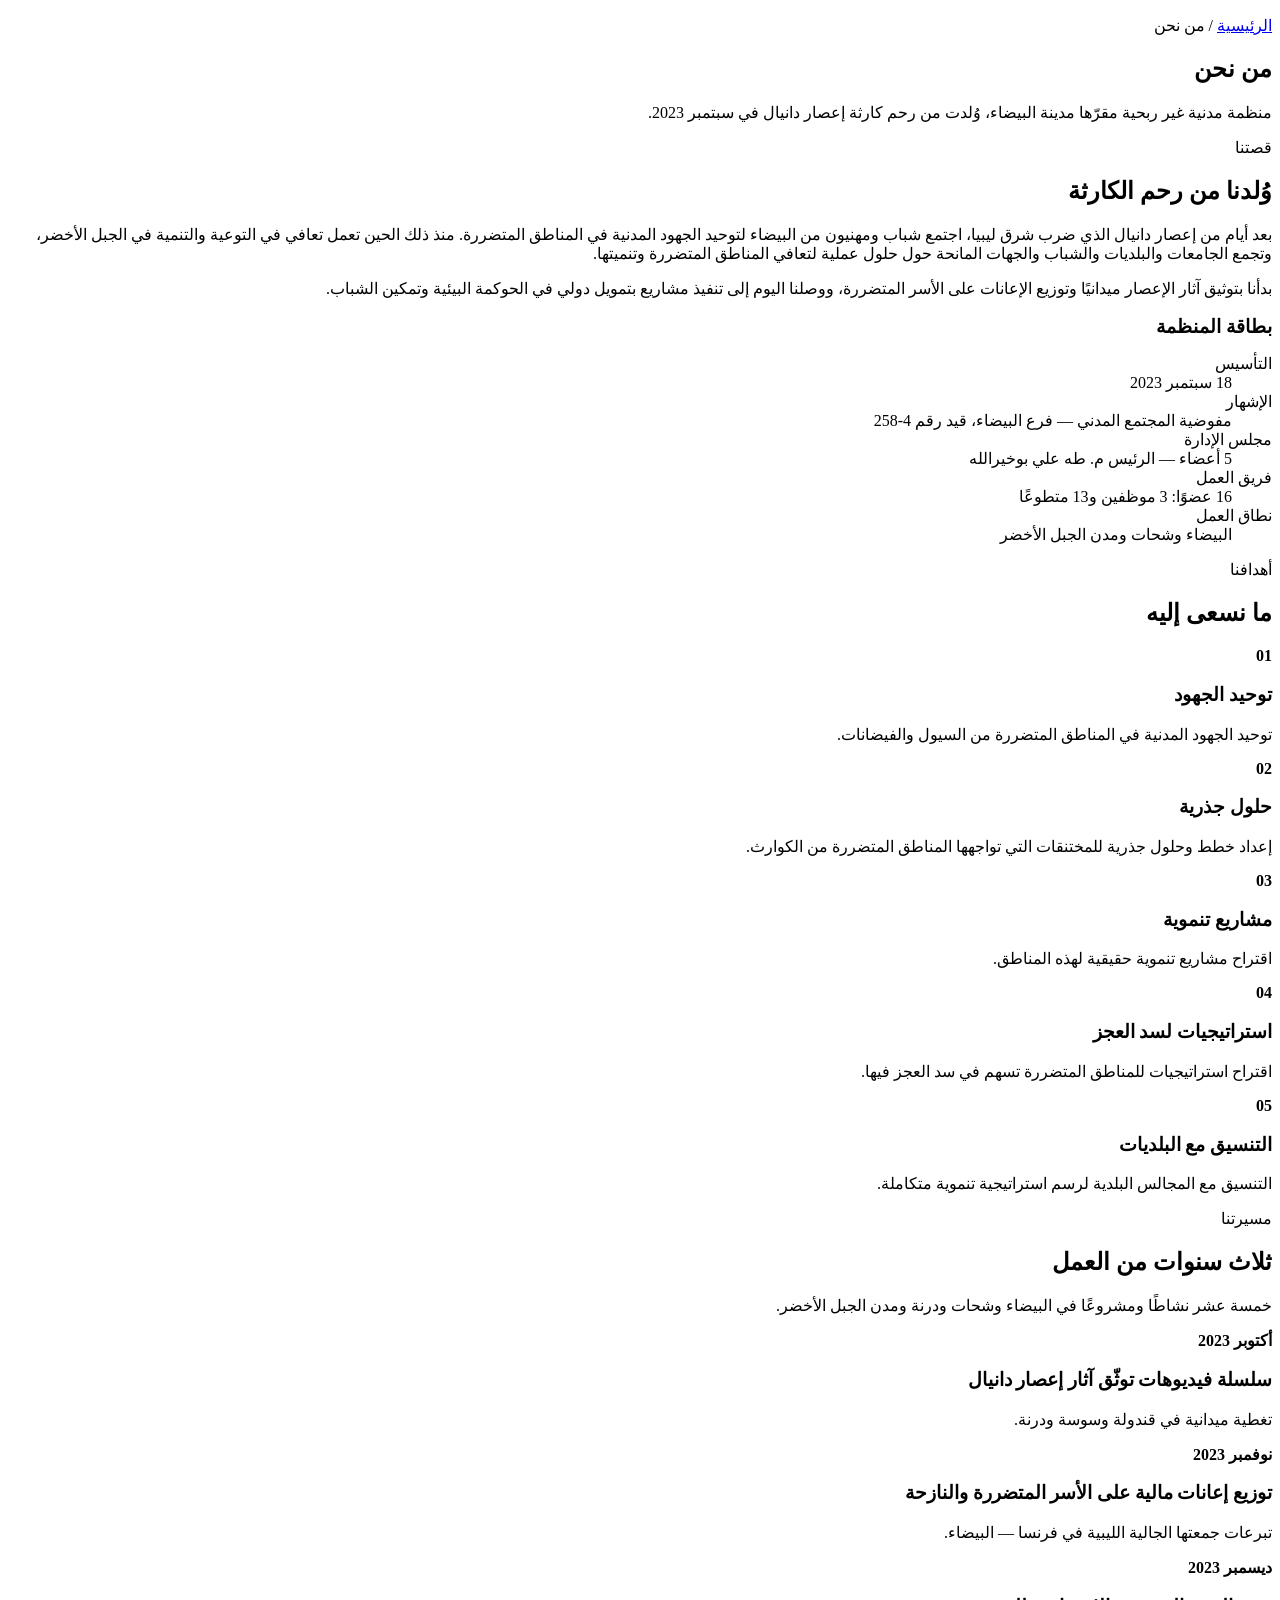
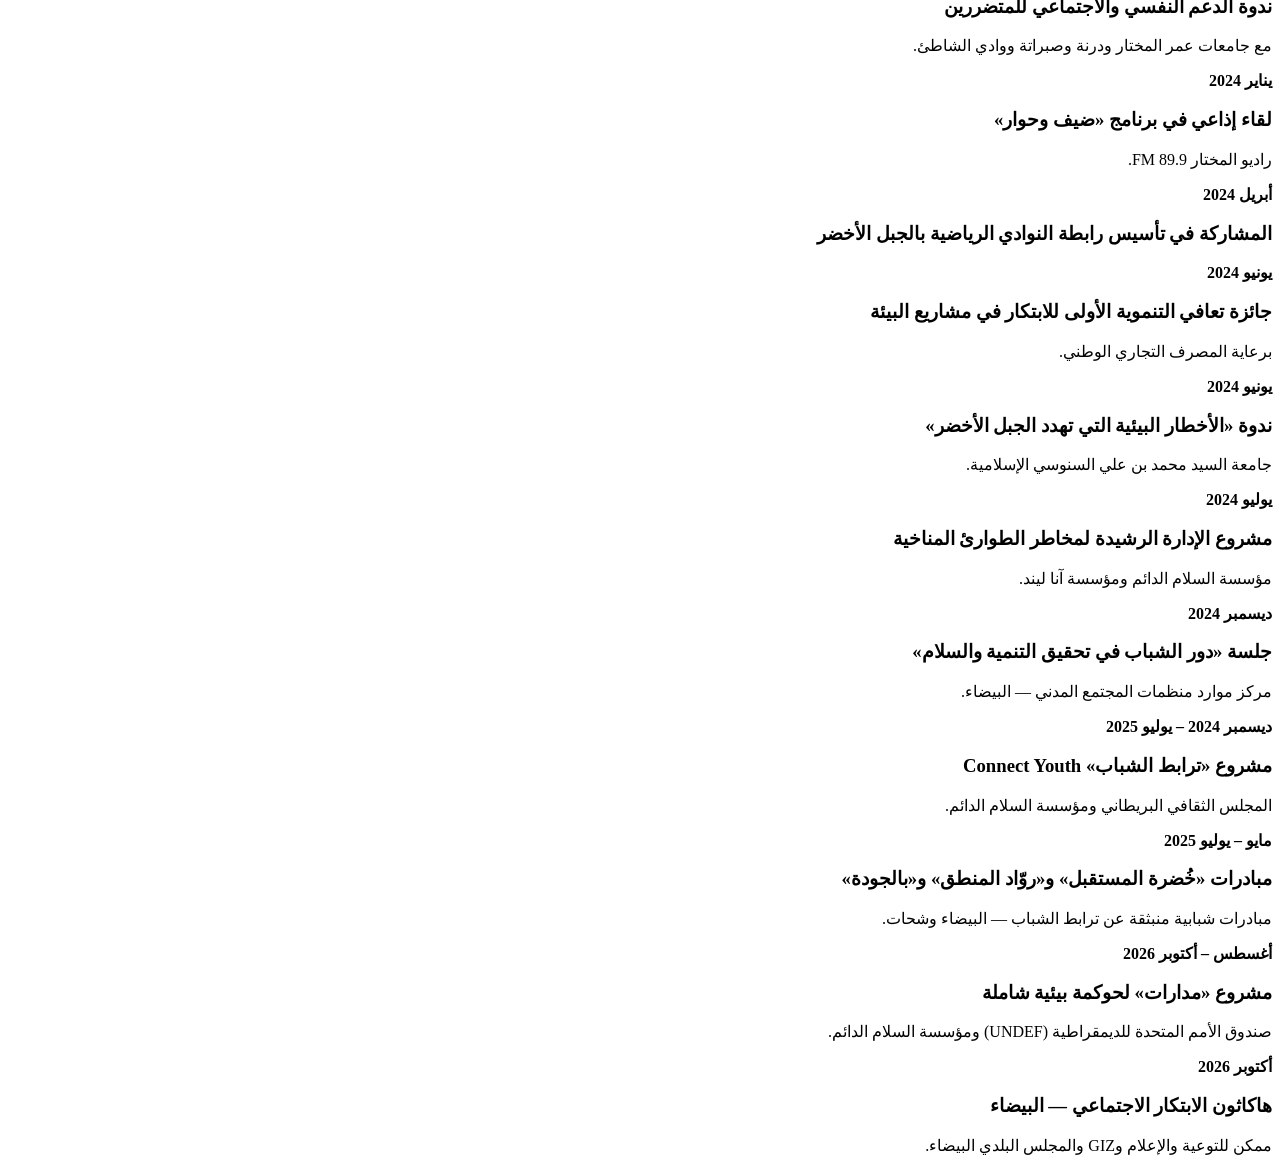
==== about.html @ 51d1bc3b "Add files via upload" ====
<!DOCTYPE html>
<html lang="ar" dir="rtl">
<head>
  <meta charset="UTF-8">
  <meta name="viewport" content="width=device-width, initial-scale=1.0">
  <title>من نحن | منظمة تعافي الإنمائية</title>
  <meta name="description" content="تعرّف على منظمة تعافي الإنمائية: نشأتها بعد إعصار دانيال، أهدافها، فريقها، ومسيرتها منذ 2023.">
  <link rel="preconnect" href="https://fonts.googleapis.com">
  <link href="https://fonts.googleapis.com/css2?family=Tajawal:wght@400;500;700;800&display=swap" rel="stylesheet">
  <link rel="stylesheet" href="assets/css/style.css">
</head>
<body>
<div id="site-header"></div>

<main>
  <section class="page-hero">
    <div class="container">
      <p class="breadcrumb"><a href="index.html">الرئيسية</a> / من نحن</p>
      <h1>من نحن</h1>
      <p>منظمة مدنية غير ربحية مقرّها مدينة البيضاء، وُلدت من رحم كارثة إعصار دانيال في سبتمبر 2023.</p>
    </div>
  </section>

  <section class="section">
    <div class="container split">
      <div class="reveal">
        <span class="eyebrow">قصتنا</span>
        <h2>وُلدنا من رحم الكارثة</h2>
        <p class="lead">بعد أيام من إعصار دانيال الذي ضرب شرق ليبيا، اجتمع شباب ومهنيون من البيضاء لتوحيد الجهود المدنية في المناطق المتضررة. منذ ذلك الحين تعمل تعافي في التوعية والتنمية في الجبل الأخضر، وتجمع الجامعات والبلديات والشباب والجهات المانحة حول حلول عملية لتعافي المناطق المتضررة وتنميتها.</p>
        <p class="lead" style="margin-top:12px">بدأنا بتوثيق آثار الإعصار ميدانيًا وتوزيع الإعانات على الأسر المتضررة، ووصلنا اليوم إلى تنفيذ مشاريع بتمويل دولي في الحوكمة البيئية وتمكين الشباب.</p>
      </div>
      <div class="reveal">
        <h3 style="margin-bottom:12px">بطاقة المنظمة</h3>
        <dl class="facts">
          <div><dt>التأسيس</dt><dd>18 سبتمبر 2023</dd></div>
          <div><dt>الإشهار</dt><dd>مفوضية المجتمع المدني — فرع البيضاء، قيد رقم 4-258</dd></div>
          <div><dt>مجلس الإدارة</dt><dd>5 أعضاء — الرئيس م. طه علي بوخيرالله</dd></div>
          <div><dt>فريق العمل</dt><dd>16 عضوًا: 3 موظفين و13 متطوعًا</dd></div>
          <div><dt>نطاق العمل</dt><dd>البيضاء وشحات ومدن الجبل الأخضر</dd></div>
        </dl>
      </div>
    </div>
  </section>

  <section class="section section--soft">
    <div class="container">
      <div class="section__head reveal">
        <span class="eyebrow">أهدافنا</span>
        <h2>ما نسعى إليه</h2>
      </div>
      <div class="grid grid--3">
        <div class="card reveal"><div class="icon"><b>01</b></div><h3>توحيد الجهود</h3><p>توحيد الجهود المدنية في المناطق المتضررة من السيول والفيضانات.</p></div>
        <div class="card card--sand reveal"><div class="icon"><b>02</b></div><h3>حلول جذرية</h3><p>إعداد خطط وحلول جذرية للمختنقات التي تواجهها المناطق المتضررة من الكوارث.</p></div>
        <div class="card reveal"><div class="icon"><b>03</b></div><h3>مشاريع تنموية</h3><p>اقتراح مشاريع تنموية حقيقية لهذه المناطق.</p></div>
        <div class="card card--sand reveal"><div class="icon"><b>04</b></div><h3>استراتيجيات لسد العجز</h3><p>اقتراح استراتيجيات للمناطق المتضررة تسهم في سد العجز فيها.</p></div>
        <div class="card reveal"><div class="icon"><b>05</b></div><h3>التنسيق مع البلديات</h3><p>التنسيق مع المجالس البلدية لرسم استراتيجية تنموية متكاملة.</p></div>
      </div>
    </div>
  </section>

  <section class="section">
    <div class="container">
      <div class="section__head reveal">
        <span class="eyebrow">مسيرتنا</span>
        <h2>ثلاث سنوات من العمل</h2>
        <p class="lead">خمسة عشر نشاطًا ومشروعًا في البيضاء وشحات ودرنة ومدن الجبل الأخضر.</p>
      </div>
      <div class="timeline">
        <div class="timeline__item reveal"><b>أكتوبر 2023</b><h3>سلسلة فيديوهات توثّق آثار إعصار دانيال</h3><p>تغطية ميدانية في قندولة وسوسة ودرنة.</p></div>
        <div class="timeline__item reveal"><b>نوفمبر 2023</b><h3>توزيع إعانات مالية على الأسر المتضررة والنازحة</h3><p>تبرعات جمعتها الجالية الليبية في فرنسا — البيضاء.</p></div>
        <div class="timeline__item reveal"><b>ديسمبر 2023</b><h3>ندوة الدعم النفسي والاجتماعي للمتضررين</h3><p>مع جامعات عمر المختار ودرنة وصبراتة ووادي الشاطئ.</p></div>
        <div class="timeline__item reveal"><b>يناير 2024</b><h3>لقاء إذاعي في برنامج «ضيف وحوار»</h3><p>راديو المختار 89.9 FM.</p></div>
        <div class="timeline__item reveal"><b>أبريل 2024</b><h3>المشاركة في تأسيس رابطة النوادي الرياضية بالجبل الأخضر</h3></div>
        <div class="timeline__item reveal"><b>يونيو 2024</b><h3>جائزة تعافي التنموية الأولى للابتكار في مشاريع البيئة</h3><p>برعاية المصرف التجاري الوطني.</p></div>
        <div class="timeline__item reveal"><b>يونيو 2024</b><h3>ندوة «الأخطار البيئية التي تهدد الجبل الأخضر»</h3><p>جامعة السيد محمد بن علي السنوسي الإسلامية.</p></div>
        <div class="timeline__item reveal"><b>يوليو 2024</b><h3>مشروع الإدارة الرشيدة لمخاطر الطوارئ المناخية</h3><p>مؤسسة السلام الدائم ومؤسسة آنا ليند.</p></div>
        <div class="timeline__item reveal"><b>ديسمبر 2024</b><h3>جلسة «دور الشباب في تحقيق التنمية والسلام»</h3><p>مركز موارد منظمات المجتمع المدني — البيضاء.</p></div>
        <div class="timeline__item reveal"><b>ديسمبر 2024 – يوليو 2025</b><h3>مشروع «ترابط الشباب» Connect Youth</h3><p>المجلس الثقافي البريطاني ومؤسسة السلام الدائم.</p></div>
        <div class="timeline__item reveal"><b>مايو – يوليو 2025</b><h3>مبادرات «خُضرة المستقبل» و«روّاد المنطق» و«بالجودة»</h3><p>مبادرات شبابية منبثقة عن ترابط الشباب — البيضاء وشحات.</p></div>
        <div class="timeline__item reveal"><b>أغسطس – أكتوبر 2026</b><h3>مشروع «مدارات» لحوكمة بيئية شاملة</h3><p>صندوق الأمم المتحدة للديمقراطية (UNDEF) ومؤسسة السلام الدائم.</p></div>
        <div class="timeline__item reveal"><b>أكتوبر 2026</b><h3>هاكاثون الابتكار الاجتماعي — البيضاء</h3><p>ممكن للتوعية والإعلام وGIZ والمجلس البلدي البيضاء.</p></div>
      </div>
    </div>
  </section>
</main>

<div id="site-footer"></div>
<script src="assets/js/layout.js"></script>
<script src="assets/js/main.js"></script>
</body>
</html>
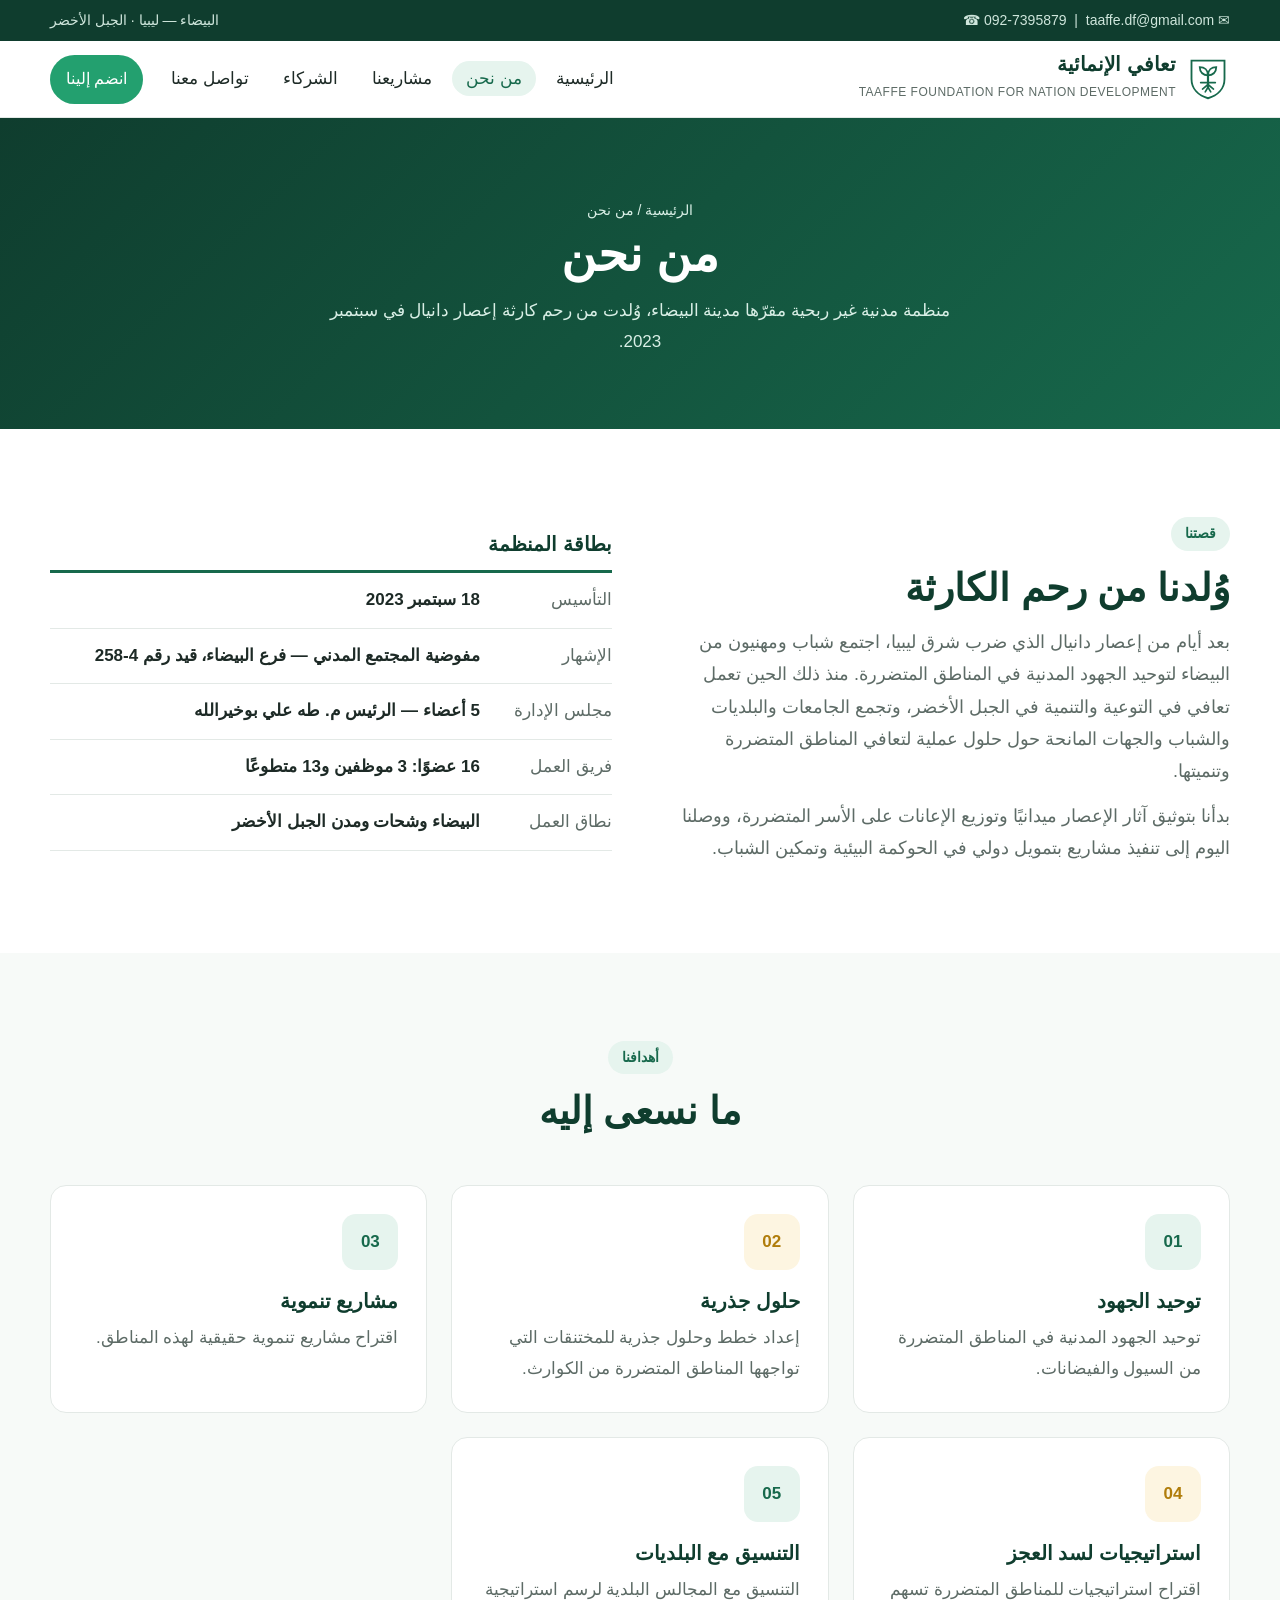
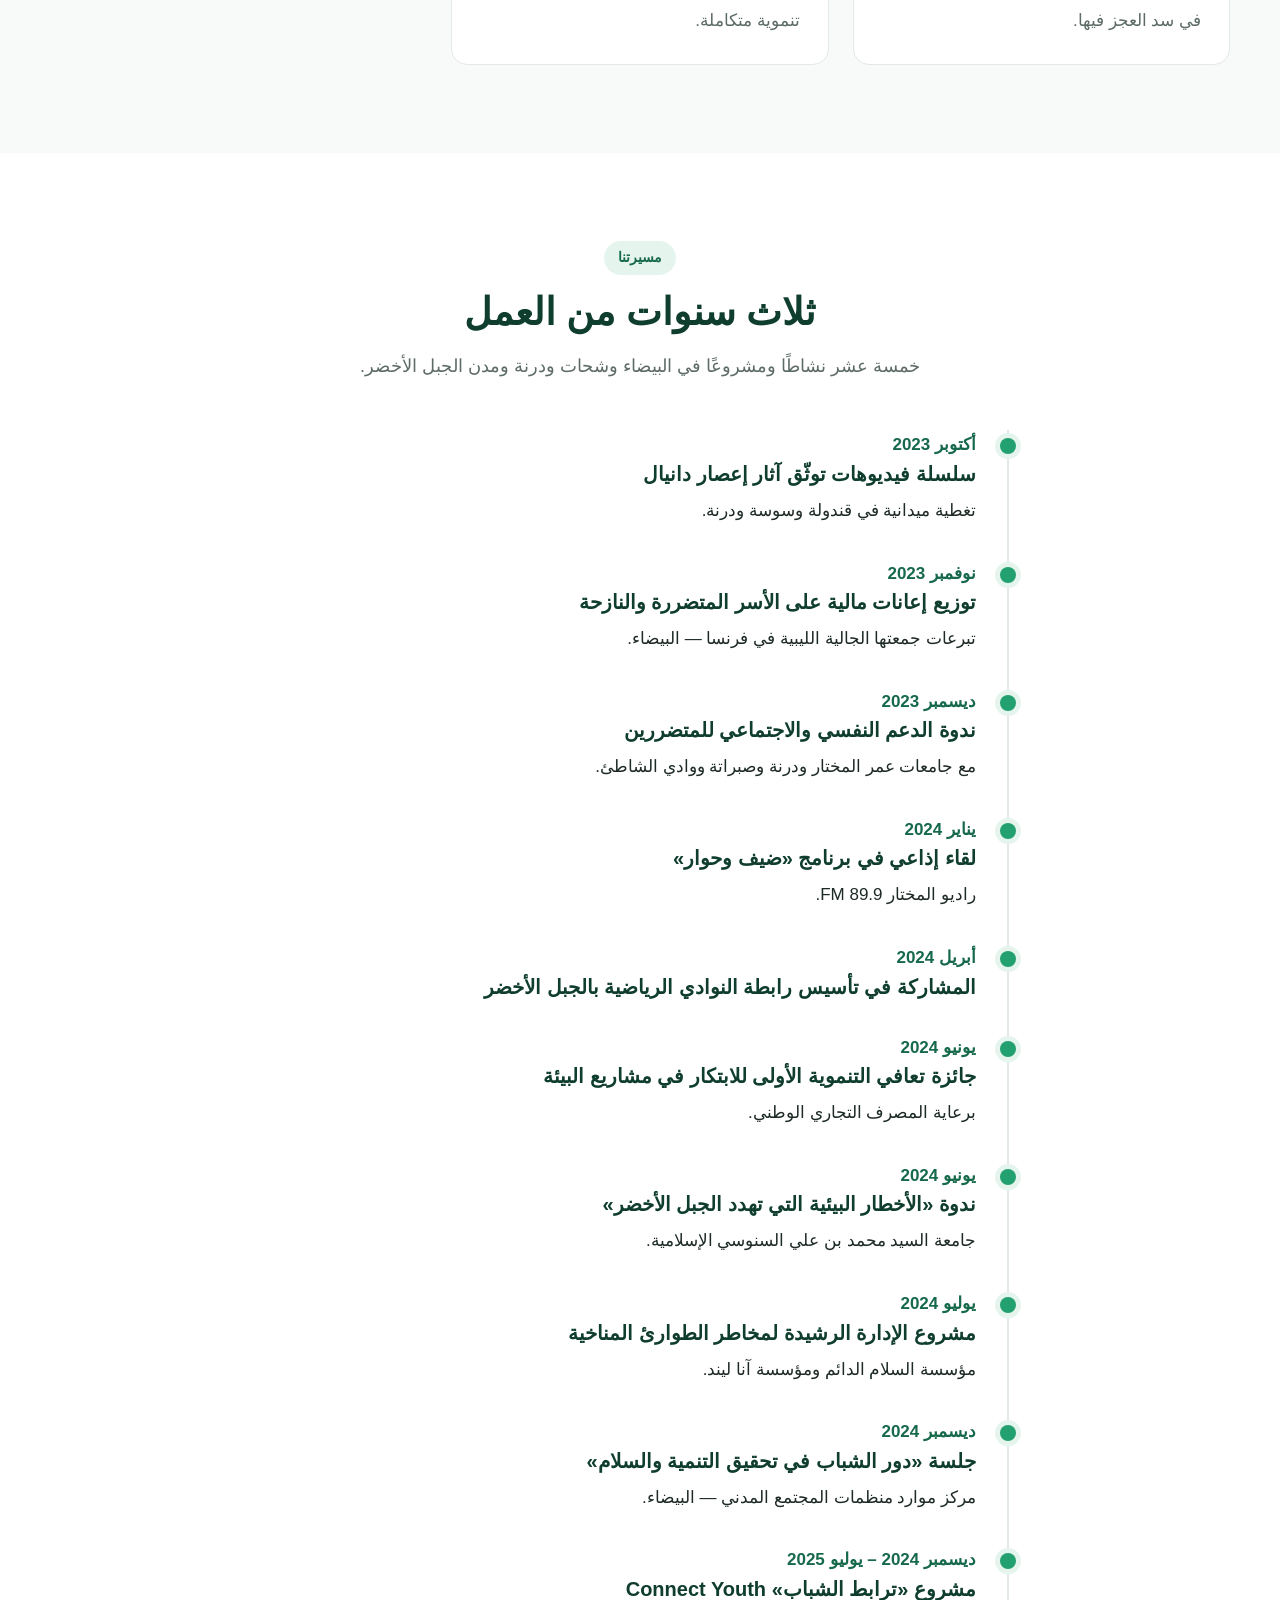
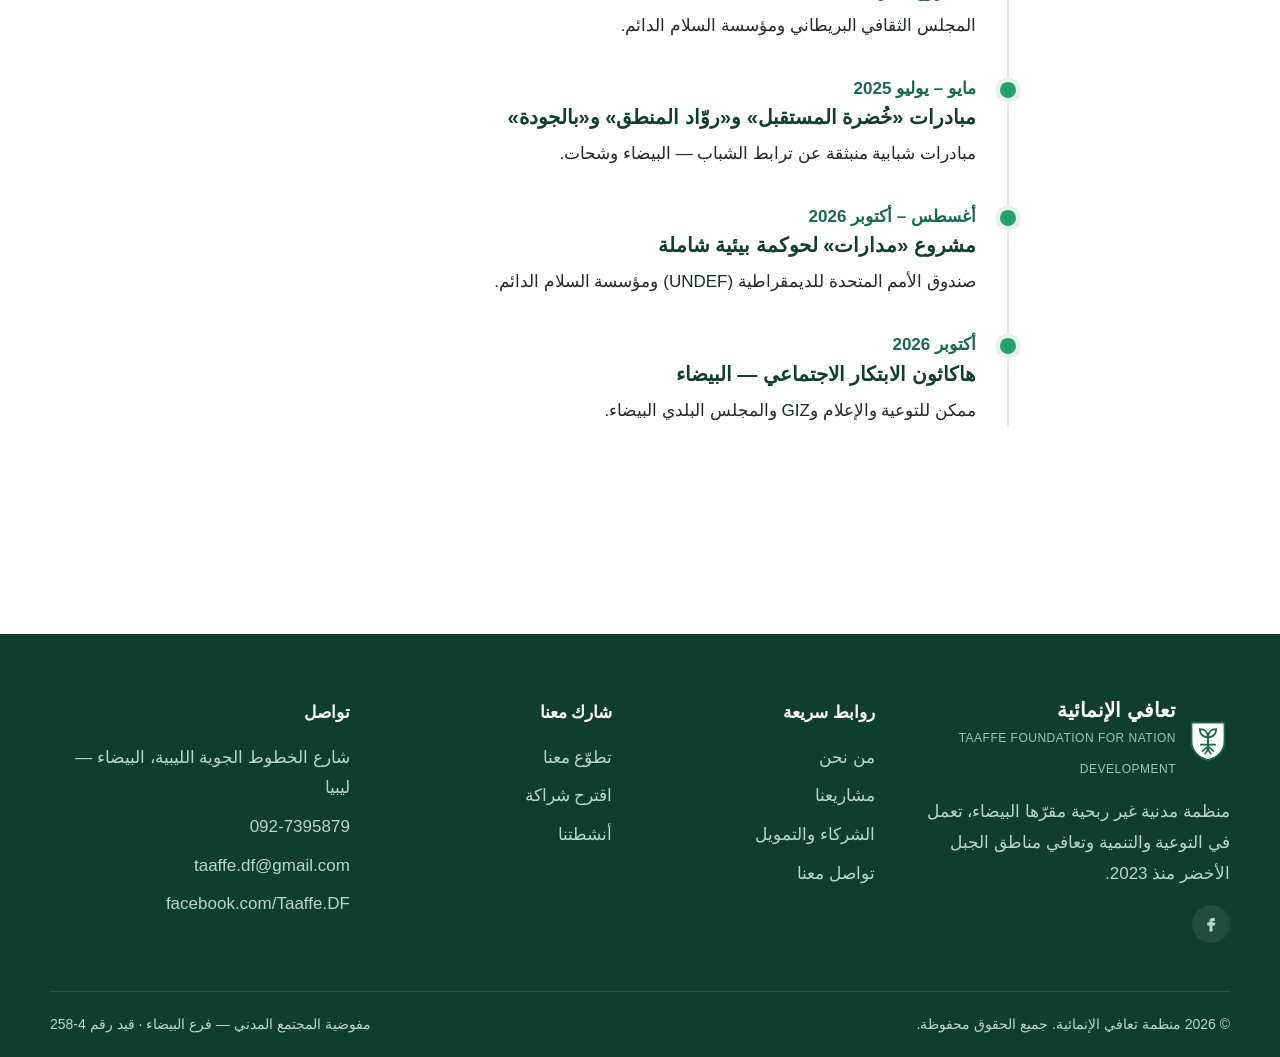
==== commit 0d779076: "Add files via upload" ====
--- a/about.html
+++ b/about.html
@@ -7,7 +7,7 @@
   <meta name="description" content="تعرّف على منظمة تعافي الإنمائية: نشأتها بعد إعصار دانيال، أهدافها، فريقها، ومسيرتها منذ 2023.">
   <link rel="preconnect" href="https://fonts.googleapis.com">
   <link href="https://fonts.googleapis.com/css2?family=Tajawal:wght@400;500;700;800&display=swap" rel="stylesheet">
-  <link rel="stylesheet" href="assets/css/style.css">
+  <link rel="stylesheet" href="style.css">
 </head>
 <body>
 <div id="site-header"></div>
@@ -85,7 +85,7 @@
 </main>
 
 <div id="site-footer"></div>
-<script src="assets/js/layout.js"></script>
-<script src="assets/js/main.js"></script>
+<script src="layout.js"></script>
+<script src="main.js"></script>
 </body>
 </html>
--- a/style.css
+++ b/style.css
@@ -0,0 +1,356 @@
+/* ===== منظمة تعافي الإنمائية — الأنماط العامة ===== */
+:root {
+  --green-900: #0f3d2e;
+  --green-700: #17694c;
+  --green-500: #23a06f;
+  --green-100: #e6f4ee;
+  --sand: #f6c453;
+  --sand-100: #fdf5e1;
+  --ink: #1d2a26;
+  --muted: #5d6b66;
+  --line: #e3e9e6;
+  --bg: #ffffff;
+  --bg-soft: #f7faf8;
+  --radius: 16px;
+  --shadow: 0 10px 30px rgba(15, 61, 46, .08);
+  --max: 1180px;
+}
+
+* { box-sizing: border-box; margin: 0; padding: 0; }
+html { scroll-behavior: smooth; }
+body {
+  font-family: "Tajawal", "Segoe UI", Tahoma, sans-serif;
+  color: var(--ink);
+  background: var(--bg);
+  line-height: 1.8;
+  font-size: 17px;
+}
+img { max-width: 100%; display: block; }
+a { color: inherit; text-decoration: none; }
+ul { list-style: none; }
+
+.container { width: min(var(--max), 100% - 32px); margin-inline: auto; }
+.section { padding: 88px 0; }
+.section--soft { background: var(--bg-soft); }
+.section__head { text-align: center; max-width: 680px; margin: 0 auto 48px; }
+.eyebrow {
+  display: inline-block; color: var(--green-700); background: var(--green-100);
+  padding: 4px 14px; border-radius: 99px; font-weight: 700; font-size: 14px; margin-bottom: 12px;
+}
+h1, h2, h3 { line-height: 1.35; color: var(--green-900); }
+h2 { font-size: clamp(26px, 3.4vw, 38px); margin-bottom: 12px; }
+h3 { font-size: 20px; margin-bottom: 8px; }
+.lead { color: var(--muted); font-size: 18px; }
+
+/* ===== الأزرار ===== */
+.btn {
+  display: inline-flex; align-items: center; gap: 8px; font-family: inherit;
+  padding: 12px 26px; border-radius: 99px; font-weight: 700; font-size: 16px;
+  border: 2px solid transparent; cursor: pointer; transition: .2s ease;
+}
+.btn--primary { background: var(--green-500); color: #fff; }
+.btn--primary:hover { background: var(--green-700); }
+.btn--accent { background: var(--sand); color: var(--green-900); }
+.btn--accent:hover { filter: brightness(.95); }
+.btn--ghost { border-color: currentColor; color: #fff; }
+.btn--ghost:hover { background: rgba(255,255,255,.12); }
+.btn--outline { border-color: var(--green-500); color: var(--green-700); }
+.btn--outline:hover { background: var(--green-100); }
+
+/* ===== الترويسة ===== */
+.topbar { background: var(--green-900); color: #cfe6dc; font-size: 14px; }
+.topbar .container { display: flex; justify-content: space-between; gap: 16px; padding: 8px 0; flex-wrap: wrap; }
+.topbar a:hover { color: #fff; }
+
+.header {
+  position: sticky; top: 0; z-index: 50; background: rgba(255,255,255,.96);
+  backdrop-filter: blur(8px); border-bottom: 1px solid var(--line);
+}
+.header .container { display: flex; align-items: center; justify-content: space-between; height: 76px; gap: 16px; }
+.brand { display: flex; align-items: center; gap: 10px; }
+.brand svg { width: 44px; height: 44px; flex: none; }
+.brand strong { display: block; font-size: 20px; color: var(--green-900); line-height: 1.2; }
+.brand small { color: var(--muted); font-size: 12px; letter-spacing: .5px; }
+
+.nav ul { display: flex; gap: 6px; align-items: center; }
+.nav a { padding: 8px 14px; border-radius: 99px; font-weight: 500; color: var(--ink); }
+.nav a:hover, .nav a.active { background: var(--green-100); color: var(--green-700); }
+.nav .btn { color: #fff; margin-inline-start: 8px; }
+.nav .btn:hover { background: var(--green-700); color: #fff; }
+
+.menu-toggle { display: none; background: none; border: 0; cursor: pointer; padding: 8px; }
+.menu-toggle span { display: block; width: 26px; height: 3px; background: var(--green-900); margin: 5px 0; border-radius: 3px; transition: .2s; }
+
+/* ===== الواجهة الرئيسية ===== */
+.hero {
+  position: relative; color: #fff; overflow: hidden;
+  background:
+    radial-gradient(circle at 15% 20%, rgba(246,196,83,.25), transparent 40%),
+    linear-gradient(135deg, var(--green-900), var(--green-700) 60%, var(--green-500));
+}
+.hero .container { display: grid; grid-template-columns: 1.2fr 1fr; gap: 48px; align-items: center; padding: 96px 0 120px; }
+.hero h1 { color: #fff; font-size: clamp(32px, 5vw, 56px); margin-bottom: 18px; }
+.hero h1 span { color: var(--sand); }
+.hero p { font-size: 19px; color: #d9efe6; max-width: 560px; margin-bottom: 30px; }
+.hero__actions { display: flex; gap: 12px; flex-wrap: wrap; }
+.hero__art { position: relative; }
+.hero__card {
+  background: rgba(255,255,255,.1); border: 1px solid rgba(255,255,255,.2);
+  border-radius: 24px; padding: 28px; backdrop-filter: blur(6px);
+}
+.hero__card h3 { color: #fff; }
+.hero__card ul li { display: flex; gap: 10px; padding: 10px 0; border-bottom: 1px dashed rgba(255,255,255,.2); color: #e6f4ee; }
+.hero__card ul li:last-child { border: 0; }
+.hero__card ul li::before { content: "✓"; color: var(--sand); font-weight: 900; }
+.hero__wave { position: absolute; bottom: -1px; inset-inline: 0; height: 60px; width: 100%; }
+
+.page-hero {
+  background: linear-gradient(135deg, var(--green-900), var(--green-700));
+  color: #fff; padding: 72px 0; text-align: center;
+}
+.page-hero h1 { color: #fff; font-size: clamp(30px, 4.5vw, 48px); }
+.page-hero p { color: #d9efe6; max-width: 640px; margin: 8px auto 0; }
+.breadcrumb { font-size: 14px; color: #a9d4c3; margin-bottom: 8px; }
+.breadcrumb a:hover { color: #fff; }
+
+/* ===== الإحصائيات ===== */
+.stats { margin-top: -56px; position: relative; z-index: 2; }
+.stats__grid {
+  display: grid; grid-template-columns: repeat(4, 1fr); background: #fff;
+  border-radius: var(--radius); box-shadow: var(--shadow); overflow: hidden;
+}
+.stat { padding: 30px 20px; text-align: center; border-inline-start: 1px solid var(--line); }
+.stat:first-child { border: 0; }
+.stat b { display: block; font-size: 38px; color: var(--green-700); line-height: 1.2; }
+.stat span { color: var(--muted); font-size: 15px; }
+.note { text-align: center; color: var(--muted); font-size: 13px; margin-top: 10px; }
+
+/* ===== البطاقات والشبكات ===== */
+.grid { display: grid; gap: 24px; }
+.grid--2 { grid-template-columns: repeat(2, 1fr); }
+.grid--3 { grid-template-columns: repeat(3, 1fr); }
+.grid--4 { grid-template-columns: repeat(4, 1fr); }
+
+.card {
+  background: #fff; border: 1px solid var(--line); border-radius: var(--radius);
+  padding: 28px; transition: .25s ease;
+}
+.card:hover { transform: translateY(-4px); box-shadow: var(--shadow); border-color: transparent; }
+.card p { color: var(--muted); }
+.icon {
+  width: 56px; height: 56px; border-radius: 14px; display: grid; place-items: center;
+  background: var(--green-100); color: var(--green-700); margin-bottom: 18px;
+}
+.icon svg { width: 28px; height: 28px; }
+.card--sand .icon { background: var(--sand-100); color: #b07d0b; }
+.card a.more { display: inline-block; margin-top: 12px; color: var(--green-700); font-weight: 700; }
+.card a.more:hover { text-decoration: underline; }
+
+/* ===== من نحن (مختصر) ===== */
+.split { display: grid; grid-template-columns: 1fr 1fr; gap: 56px; align-items: center; }
+.visual {
+  aspect-ratio: 4/3; border-radius: 24px; position: relative; overflow: hidden;
+  background:
+    radial-gradient(circle at 70% 30%, var(--sand) 0 18%, transparent 19%),
+    linear-gradient(160deg, var(--green-500), var(--green-900));
+  display: grid; place-items: center; color: rgba(255,255,255,.9);
+}
+.visual svg { width: 45%; height: auto; }
+.visual__badge {
+  position: absolute; bottom: 20px; inset-inline-start: 20px; background: #fff; color: var(--green-900);
+  padding: 12px 18px; border-radius: 14px; font-weight: 700; box-shadow: var(--shadow); font-size: 15px;
+}
+.checklist li { position: relative; padding-inline-start: 34px; margin: 12px 0; }
+.checklist li::before {
+  content: "✓"; position: absolute; inset-inline-start: 0; top: 2px; width: 24px; height: 24px;
+  border-radius: 50%; background: var(--green-100); color: var(--green-700);
+  display: grid; place-items: center; font-size: 13px; font-weight: 900;
+}
+
+/* ===== القيم والخط الزمني ===== */
+.value { text-align: center; }
+.value .icon { margin-inline: auto; }
+.timeline { position: relative; max-width: 760px; margin: 0 auto; }
+.timeline::before { content: ""; position: absolute; inset-block: 0; inset-inline-start: 11px; width: 2px; background: var(--line); }
+.timeline__item { position: relative; padding-inline-start: 44px; margin-bottom: 32px; }
+.timeline__item::before {
+  content: ""; position: absolute; inset-inline-start: 4px; top: 8px; width: 16px; height: 16px;
+  border-radius: 50%; background: var(--green-500); box-shadow: 0 0 0 5px var(--green-100);
+}
+.timeline__item b { color: var(--green-700); }
+
+/* ===== الأخبار ===== */
+.post { padding: 0; overflow: hidden; display: flex; flex-direction: column; }
+.post__thumb { aspect-ratio: 16/9; display: grid; place-items: center; color: #fff; font-weight: 700; font-size: 18px; }
+.post__thumb { background-position: center; text-shadow: 0 1px 6px rgba(0,0,0,.5); }
+.post__thumb.t1 { background-color: var(--green-700); }
+.post__thumb.t2 { background-color: #c98a10; }
+.post__thumb.t3 { background-color: #0f4d57; }
+.post__body { padding: 24px; flex: 1; display: flex; flex-direction: column; }
+.post__meta { font-size: 14px; color: var(--muted); margin-bottom: 6px; display: flex; gap: 12px; }
+.tag { background: var(--green-100); color: var(--green-700); padding: 0 10px; border-radius: 99px; font-size: 13px; font-weight: 700; }
+.post__body .more { margin-top: auto; padding-top: 12px; }
+
+.filters { display: flex; gap: 8px; justify-content: center; flex-wrap: wrap; margin-bottom: 36px; }
+.filters button {
+  font-family: inherit; font-size: 15px; padding: 8px 18px; border-radius: 99px; cursor: pointer;
+  border: 1px solid var(--line); background: #fff; color: var(--ink);
+}
+.filters button.active, .filters button:hover { background: var(--green-500); color: #fff; border-color: var(--green-500); }
+
+/* ===== الشركاء ===== */
+.partners { display: grid; grid-template-columns: repeat(6, 1fr); gap: 16px; }
+.partner {
+  height: 84px; border: 1px dashed #c9d6d0; border-radius: 12px; display: grid; place-items: center;
+  color: #9aaba4; font-weight: 700; font-size: 14px; background: #fff;
+}
+
+/* ===== دعوة للعمل ===== */
+.cta {
+  background: linear-gradient(135deg, var(--green-700), var(--green-900)); color: #fff;
+  border-radius: 28px; padding: 56px; display: flex; align-items: center; justify-content: space-between; gap: 32px;
+  position: relative; overflow: hidden;
+}
+.cta::after { content: ""; position: absolute; width: 280px; height: 280px; border-radius: 50%; background: rgba(246,196,83,.18); inset-inline-end: -80px; top: -120px; }
+.cta h2 { color: #fff; }
+.cta p { color: #d9efe6; }
+.cta > * { position: relative; z-index: 1; }
+
+/* ===== التبرع ===== */
+.donate { display: grid; grid-template-columns: 1.1fr 1fr; gap: 32px; align-items: start; }
+.amounts { display: grid; grid-template-columns: repeat(3, 1fr); gap: 12px; margin: 18px 0; }
+.amounts button {
+  font-family: inherit; font-size: 18px; font-weight: 700; padding: 14px; border-radius: 12px; cursor: pointer;
+  border: 2px solid var(--line); background: #fff; color: var(--green-900);
+}
+.amounts button.active { border-color: var(--green-500); background: var(--green-100); }
+.impact { background: var(--sand-100); border-radius: 12px; padding: 14px 18px; color: #7a5a0c; font-weight: 500; }
+
+/* ===== النماذج ===== */
+.form { display: grid; gap: 16px; }
+.form .row { display: grid; grid-template-columns: 1fr 1fr; gap: 16px; }
+.form label { font-weight: 700; font-size: 15px; display: block; margin-bottom: 6px; }
+.form input, .form select, .form textarea {
+  width: 100%; font-family: inherit; font-size: 16px; padding: 12px 14px; border-radius: 12px;
+  border: 1px solid #cfdad5; background: #fff; color: var(--ink);
+}
+.form input:focus, .form select:focus, .form textarea:focus { outline: 3px solid var(--green-100); border-color: var(--green-500); }
+.form textarea { min-height: 140px; resize: vertical; }
+.form-msg { display: none; padding: 14px; border-radius: 12px; background: var(--green-100); color: var(--green-700); font-weight: 700; }
+.form-msg.show { display: block; }
+
+.contact-info li { display: flex; gap: 14px; align-items: flex-start; padding: 16px 0; border-bottom: 1px solid var(--line); }
+.contact-info li:last-child { border: 0; }
+.contact-info .icon { margin: 0; width: 46px; height: 46px; flex: none; }
+.contact-info .icon svg { width: 22px; height: 22px; }
+
+.map {
+  border-radius: var(--radius); min-height: 260px; display: grid; place-items: center; color: var(--muted);
+  background: repeating-linear-gradient(45deg, var(--bg-soft) 0 14px, #eef3f0 14px 28px); border: 1px solid var(--line);
+}
+
+/* ===== الأسئلة الشائعة ===== */
+.faq details { border: 1px solid var(--line); border-radius: 12px; padding: 16px 20px; margin-bottom: 12px; background: #fff; }
+.faq summary { cursor: pointer; font-weight: 700; color: var(--green-900); list-style: none; display: flex; justify-content: space-between; }
+.faq summary::after { content: "+"; font-size: 22px; color: var(--green-500); line-height: 1; }
+.faq details[open] summary::after { content: "−"; }
+.faq details p { color: var(--muted); margin-top: 10px; }
+
+/* ===== التذييل ===== */
+.footer { background: var(--green-900); color: #b9d6ca; padding: 64px 0 0; margin-top: 88px; }
+.footer__grid { display: grid; grid-template-columns: 1.4fr 1fr 1fr 1.3fr; gap: 32px; }
+.footer h4 { color: #fff; margin-bottom: 14px; font-size: 17px; }
+.footer li { margin: 8px 0; }
+.footer a:hover { color: #fff; }
+.footer .brand strong { color: #fff; }
+.footer .brand small { color: #9cc4b4; }
+.newsletter { display: flex; gap: 8px; margin-top: 10px; }
+.newsletter input { flex: 1; min-width: 0; padding: 10px 14px; border-radius: 99px; border: 0; font-family: inherit; font-size: 15px; }
+.socials { display: flex; gap: 10px; margin-top: 16px; }
+.socials a { width: 38px; height: 38px; border-radius: 50%; display: grid; place-items: center; background: rgba(255,255,255,.08); }
+.socials a:hover { background: var(--green-500); }
+.socials svg { width: 18px; height: 18px; fill: currentColor; }
+.footer__bottom { border-top: 1px solid rgba(255,255,255,.1); margin-top: 48px; padding: 20px 0; font-size: 14px; display: flex; justify-content: space-between; flex-wrap: wrap; gap: 8px; }
+
+.to-top {
+  position: fixed; bottom: 24px; inset-inline-end: 24px; width: 46px; height: 46px; border-radius: 50%;
+  background: var(--green-500); color: #fff; border: 0; cursor: pointer; font-size: 20px;
+  box-shadow: var(--shadow); opacity: 0; pointer-events: none; transition: .25s; z-index: 40;
+}
+.to-top.show { opacity: 1; pointer-events: auto; }
+
+/* ===== الصور: تظهر الصورة إن وُجدت بجانب ملفات الموقع وإلا يظهر تدرّج لوني ===== */
+.photo {
+  border-radius: var(--radius); min-height: 220px; position: relative; overflow: hidden;
+  background-size: cover; background-position: center; background-color: var(--green-700);
+}
+.photo figcaption {
+  position: absolute; bottom: 0; inset-inline: 0; padding: 28px 16px 12px; color: #fff; font-size: 14px;
+  background: linear-gradient(transparent, rgba(0,0,0,.65));
+}
+.hero--photo {
+  background:
+    linear-gradient(135deg, rgba(15,61,46,.94), rgba(23,105,76,.82)),
+    url(hero.jpg) center/cover, var(--green-900);
+}
+.facts { border-top: 3px solid var(--green-700); }
+.facts div { display: grid; grid-template-columns: 120px 1fr; gap: 12px; padding: 12px 0; border-bottom: 1px solid var(--line); }
+.facts dt { color: var(--muted); }
+.facts dd { font-weight: 700; }
+.meta-row { display: flex; flex-wrap: wrap; gap: 8px 24px; margin: 12px 0 16px; font-size: 15px; color: var(--muted); }
+.meta-row b { color: var(--ink); }
+.project { padding: 40px 0; border-bottom: 1px solid var(--line); }
+.project:last-child { border: 0; }
+.project .split { align-items: start; gap: 40px; }
+.mini-stats { display: flex; flex-wrap: wrap; gap: 24px; margin-top: 16px; }
+.mini-stats b { display: block; font-size: 28px; color: var(--green-700); line-height: 1.2; }
+.mini-stats span { font-size: 14px; color: var(--muted); }
+table.data { width: 100%; border-collapse: collapse; margin-top: 16px; font-size: 15px; }
+table.data th { background: var(--green-700); color: #fff; padding: 10px; text-align: start; }
+table.data td { padding: 10px; border-bottom: 1px solid var(--line); }
+.bar { display: grid; grid-template-columns: 1fr 2fr 90px; gap: 16px; align-items: center; padding: 14px 0; border-bottom: 1px solid var(--line); }
+.bar__track { height: 14px; background: #ece6d8; border-radius: 99px; overflow: hidden; }
+.bar__fill { height: 100%; background: var(--green-700); border-radius: 99px; }
+.bar b { text-align: end; color: var(--green-900); }
+.bar small { display: block; color: var(--muted); }
+.partner-group h3 { color: #a5780f; font-size: 17px; border-top: 3px solid var(--green-700); padding-top: 12px; }
+.partner-group li { padding: 6px 0; border-bottom: 1px dashed var(--line); }
+@media (max-width: 600px) { .bar { grid-template-columns: 1fr; gap: 6px; } .bar b { text-align: start; } }
+
+/* ===== ظهور تدريجي ===== */
+.reveal { opacity: 0; transform: translateY(24px); transition: .7s ease; }
+.reveal.in { opacity: 1; transform: none; }
+@media (prefers-reduced-motion: reduce) { .reveal { opacity: 1; transform: none; transition: none; } }
+
+/* ===== الاستجابة ===== */
+@media (max-width: 1024px) {
+  .grid--4, .partners { grid-template-columns: repeat(3, 1fr); }
+  .footer__grid { grid-template-columns: 1fr 1fr; }
+}
+@media (max-width: 900px) {
+  .menu-toggle { display: block; }
+  .nav {
+    position: absolute; top: 76px; inset-inline: 0; background: #fff; border-bottom: 1px solid var(--line);
+    max-height: 0; overflow: hidden; transition: max-height .3s ease;
+  }
+  .nav.open { max-height: 480px; box-shadow: var(--shadow); }
+  .nav ul { flex-direction: column; align-items: stretch; padding: 12px 16px 20px; }
+  .nav a { display: block; }
+  .nav .btn { margin: 8px 0 0; justify-content: center; }
+  .hero .container, .split, .donate { grid-template-columns: 1fr; }
+  .hero .container { padding: 64px 0 100px; }
+  .grid--3 { grid-template-columns: repeat(2, 1fr); }
+  .stats__grid { grid-template-columns: repeat(2, 1fr); }
+  .stat:nth-child(3) { border-inline-start: 0; }
+  .stat:nth-child(n+3) { border-top: 1px solid var(--line); }
+  .cta { flex-direction: column; text-align: center; padding: 40px 24px; }
+}
+@media (max-width: 600px) {
+  body { font-size: 16px; }
+  .section { padding: 64px 0; }
+  .grid--2, .grid--3, .grid--4, .form .row { grid-template-columns: 1fr; }
+  .partners { grid-template-columns: repeat(2, 1fr); }
+  .footer__grid { grid-template-columns: 1fr; }
+  .topbar .hide-sm { display: none; }
+  .brand small { display: none; }
+}
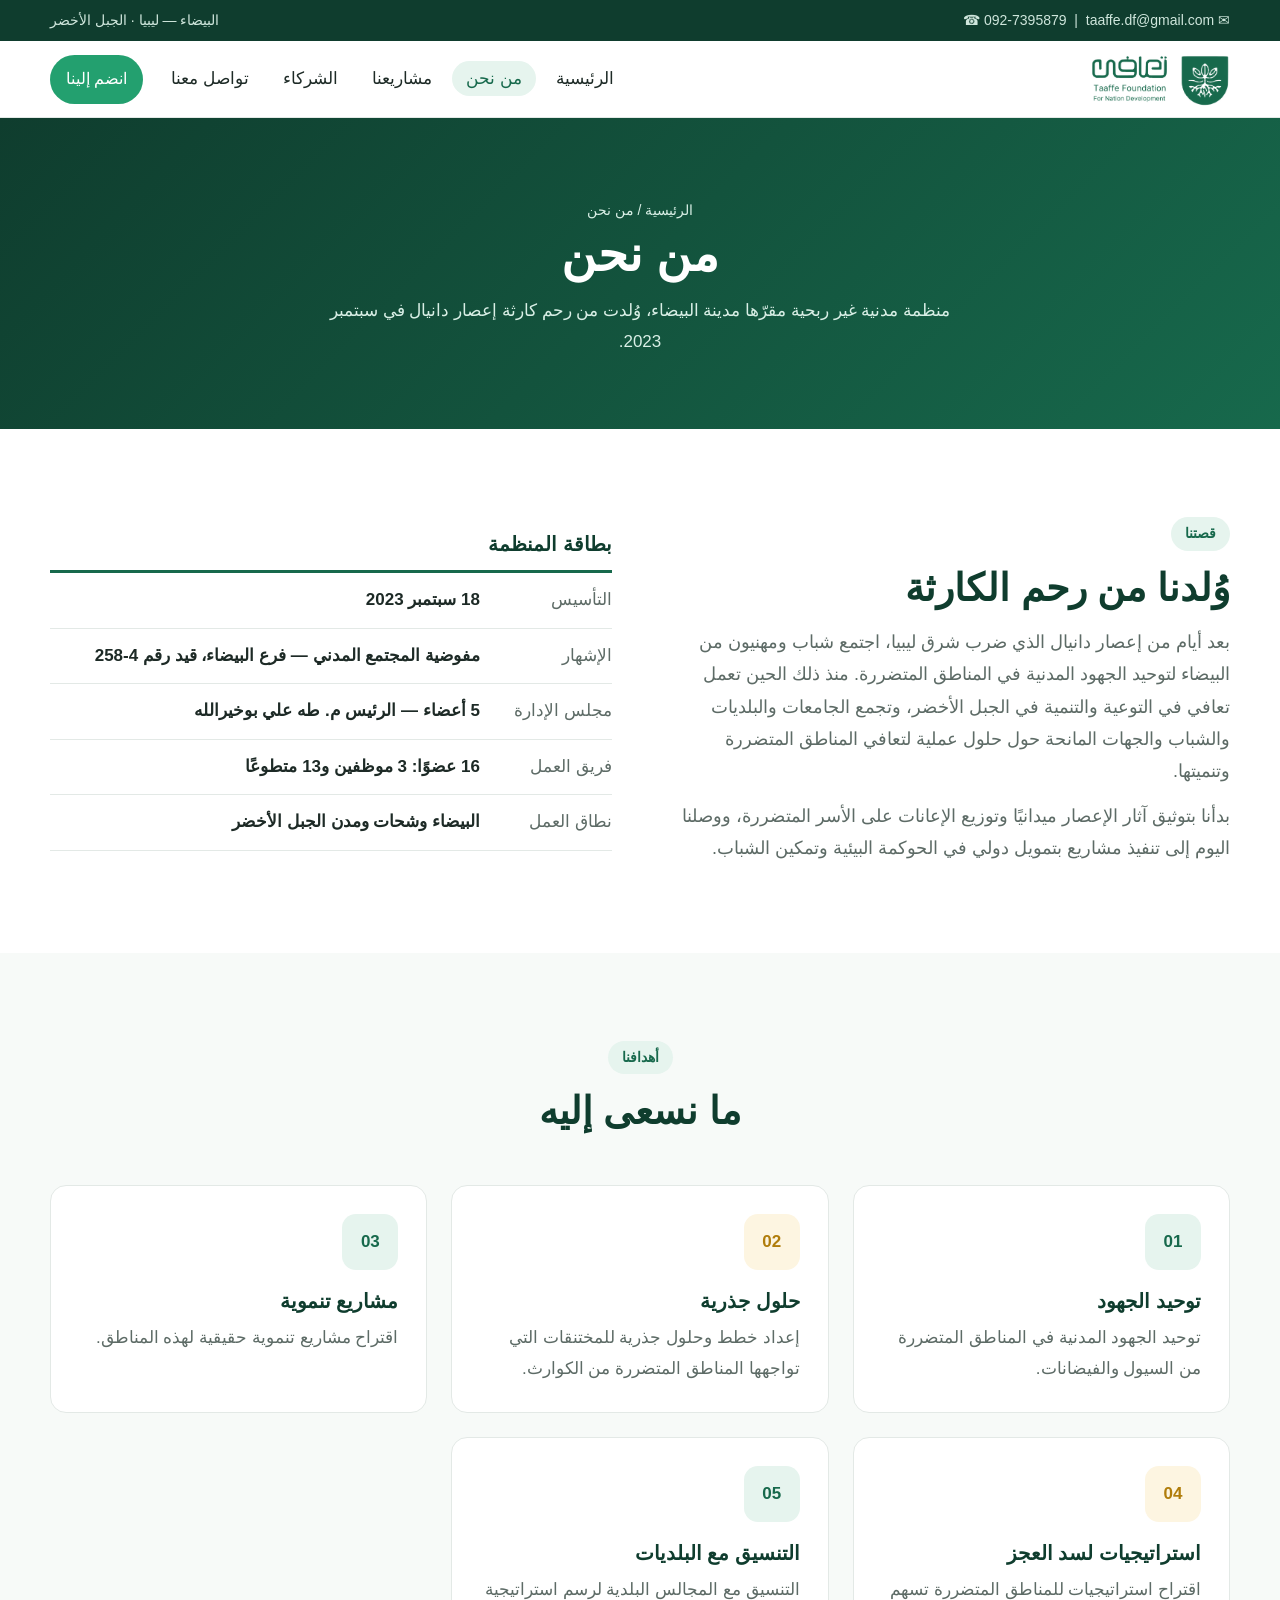
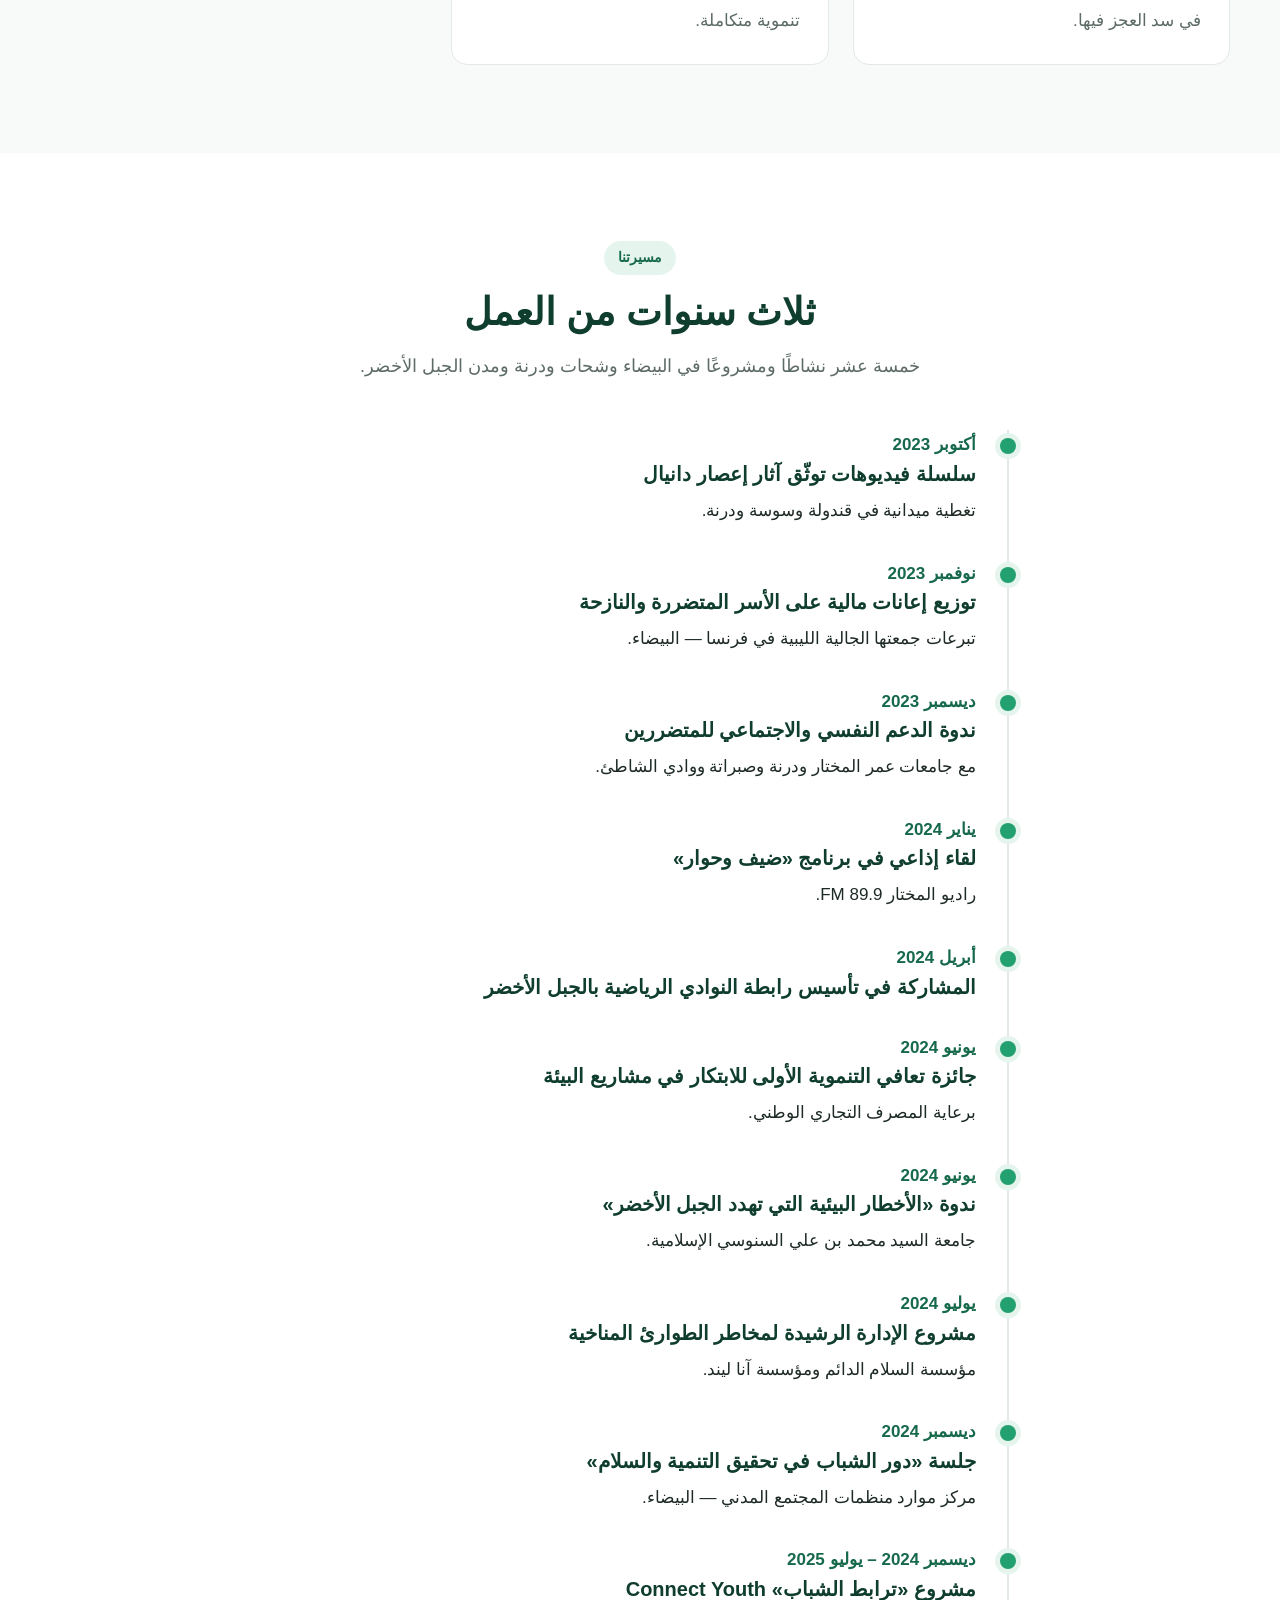
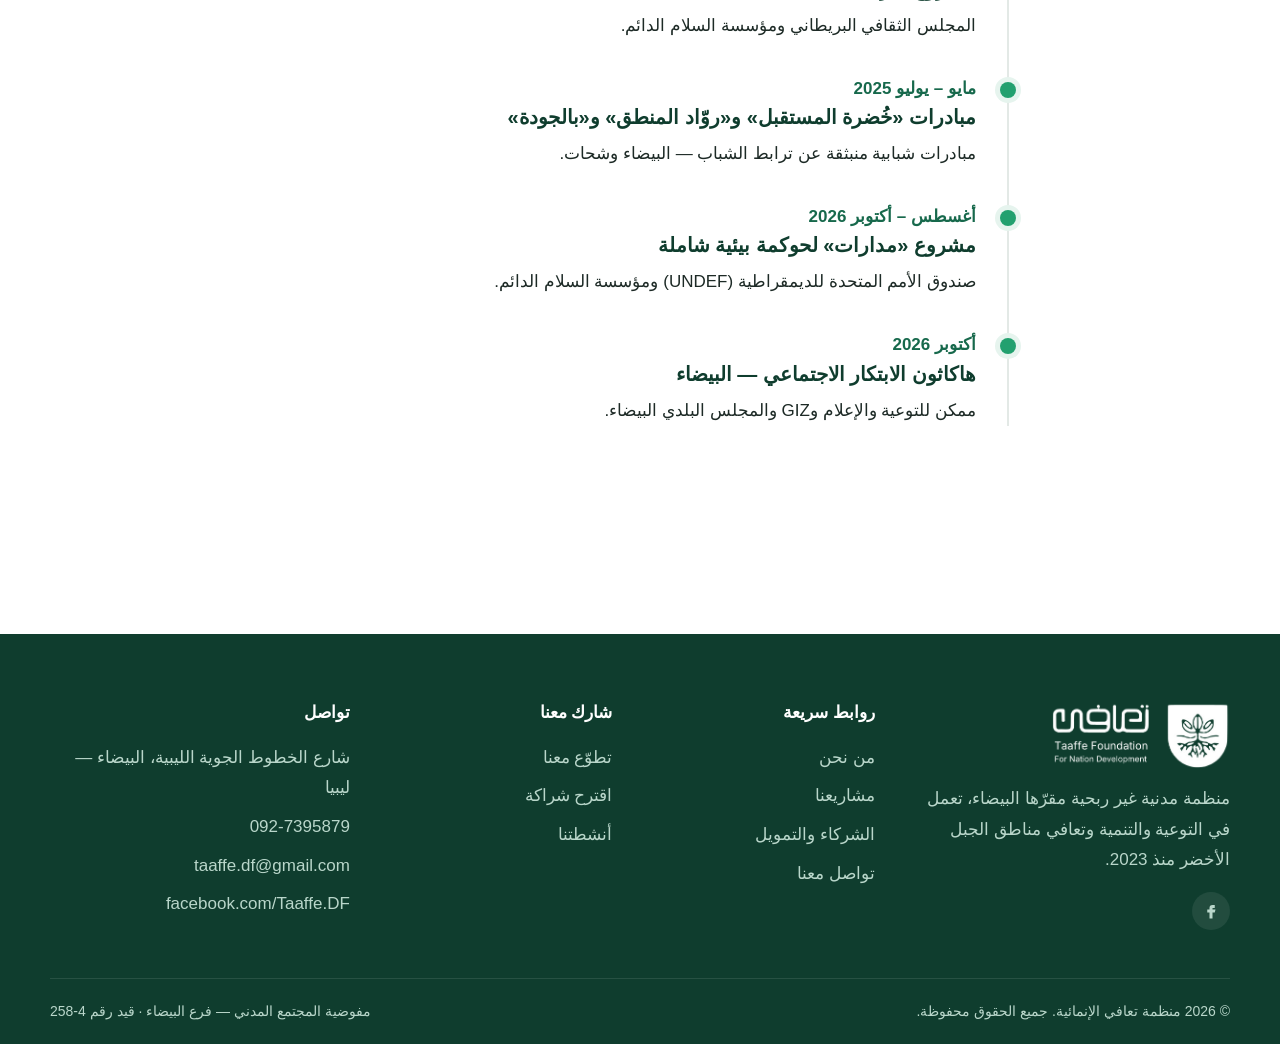
==== commit 0dbdd991: "Add files via upload" ====
--- a/about.html
+++ b/about.html
@@ -8,6 +8,7 @@
   <link rel="preconnect" href="https://fonts.googleapis.com">
   <link href="https://fonts.googleapis.com/css2?family=Tajawal:wght@400;500;700;800&display=swap" rel="stylesheet">
   <link rel="stylesheet" href="style.css">
+  <link rel="icon" type="image/png" href="favicon.png">
 </head>
 <body>
 <div id="site-header"></div>
--- a/style.css
+++ b/style.css
@@ -68,9 +68,8 @@
 }
 .header .container { display: flex; align-items: center; justify-content: space-between; height: 76px; gap: 16px; }
 .brand { display: flex; align-items: center; gap: 10px; }
-.brand svg { width: 44px; height: 44px; flex: none; }
-.brand strong { display: block; font-size: 20px; color: var(--green-900); line-height: 1.2; }
-.brand small { color: var(--muted); font-size: 12px; letter-spacing: .5px; }
+.brand img { height: 56px; width: auto; display: block; }
+.footer .brand img { height: 72px; }
 
 .nav ul { display: flex; gap: 6px; align-items: center; }
 .nav a { padding: 8px 14px; border-radius: 99px; font-weight: 500; color: var(--ink); }
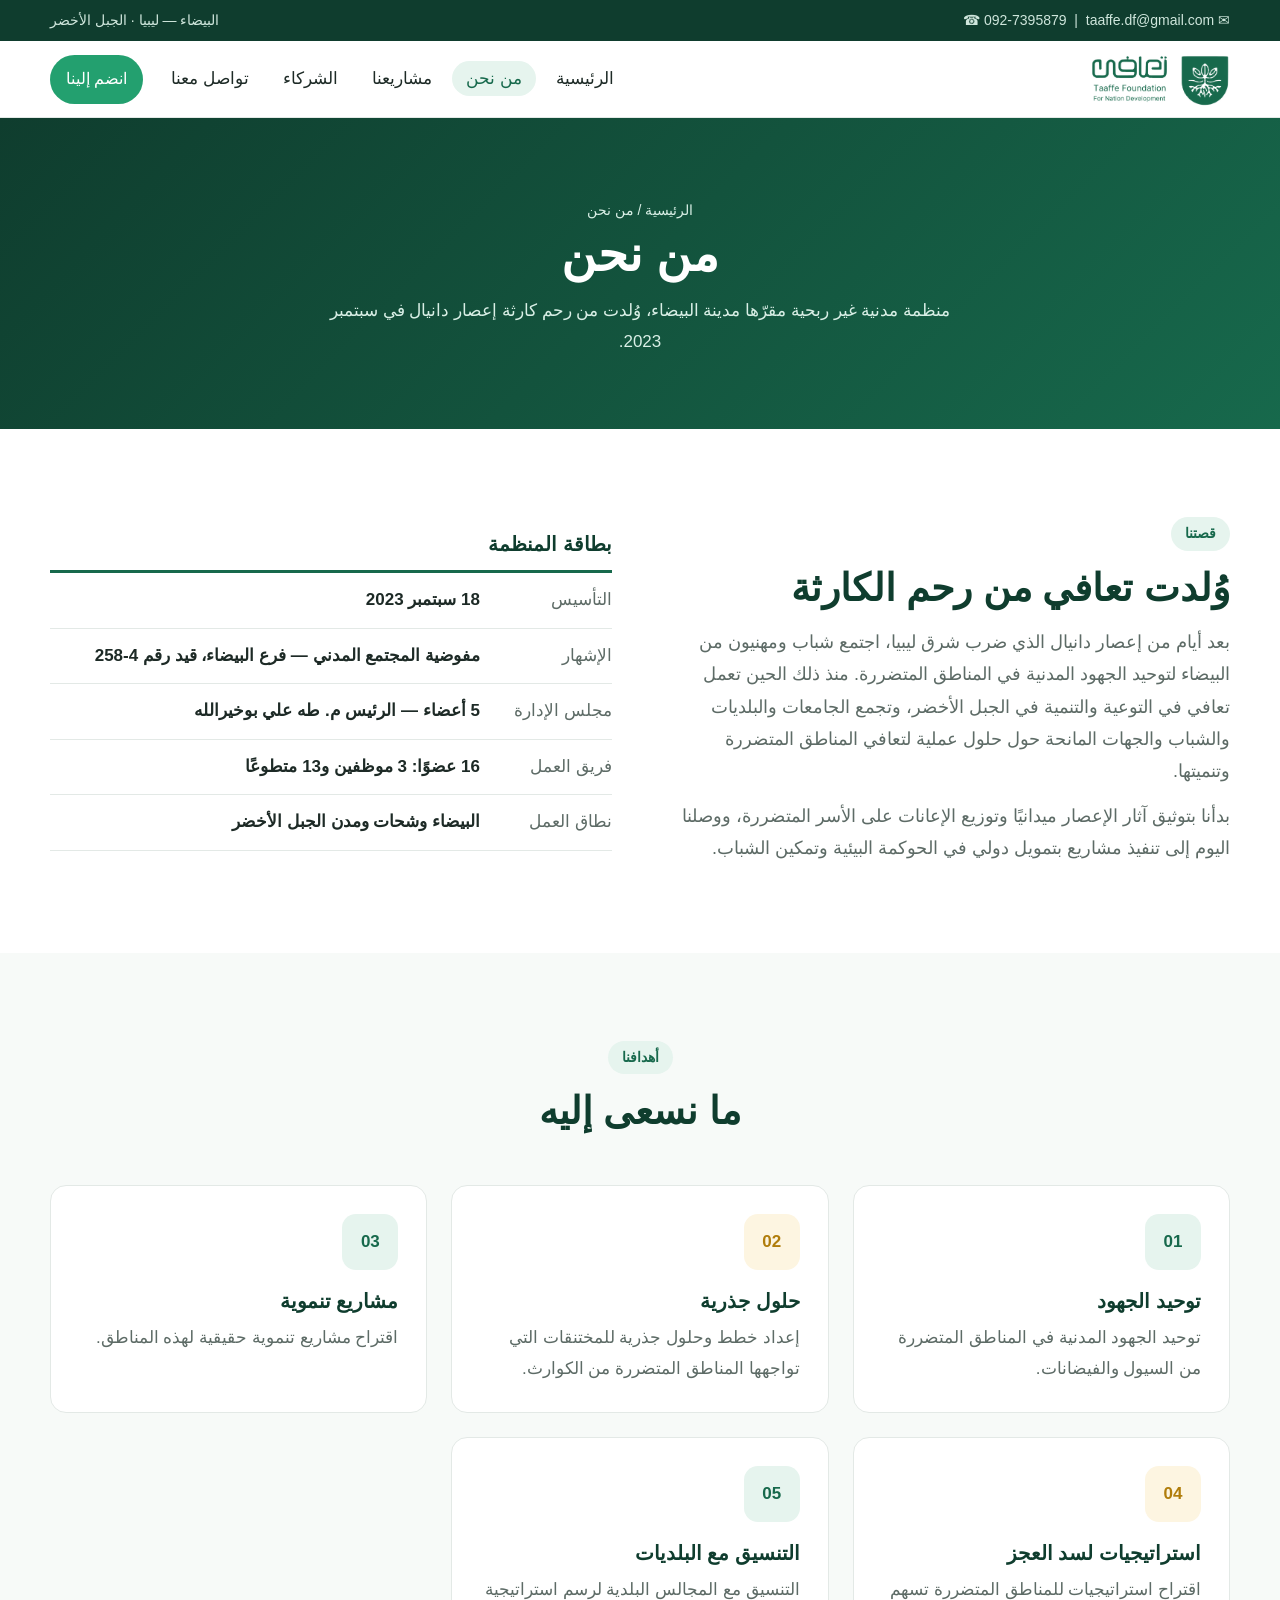
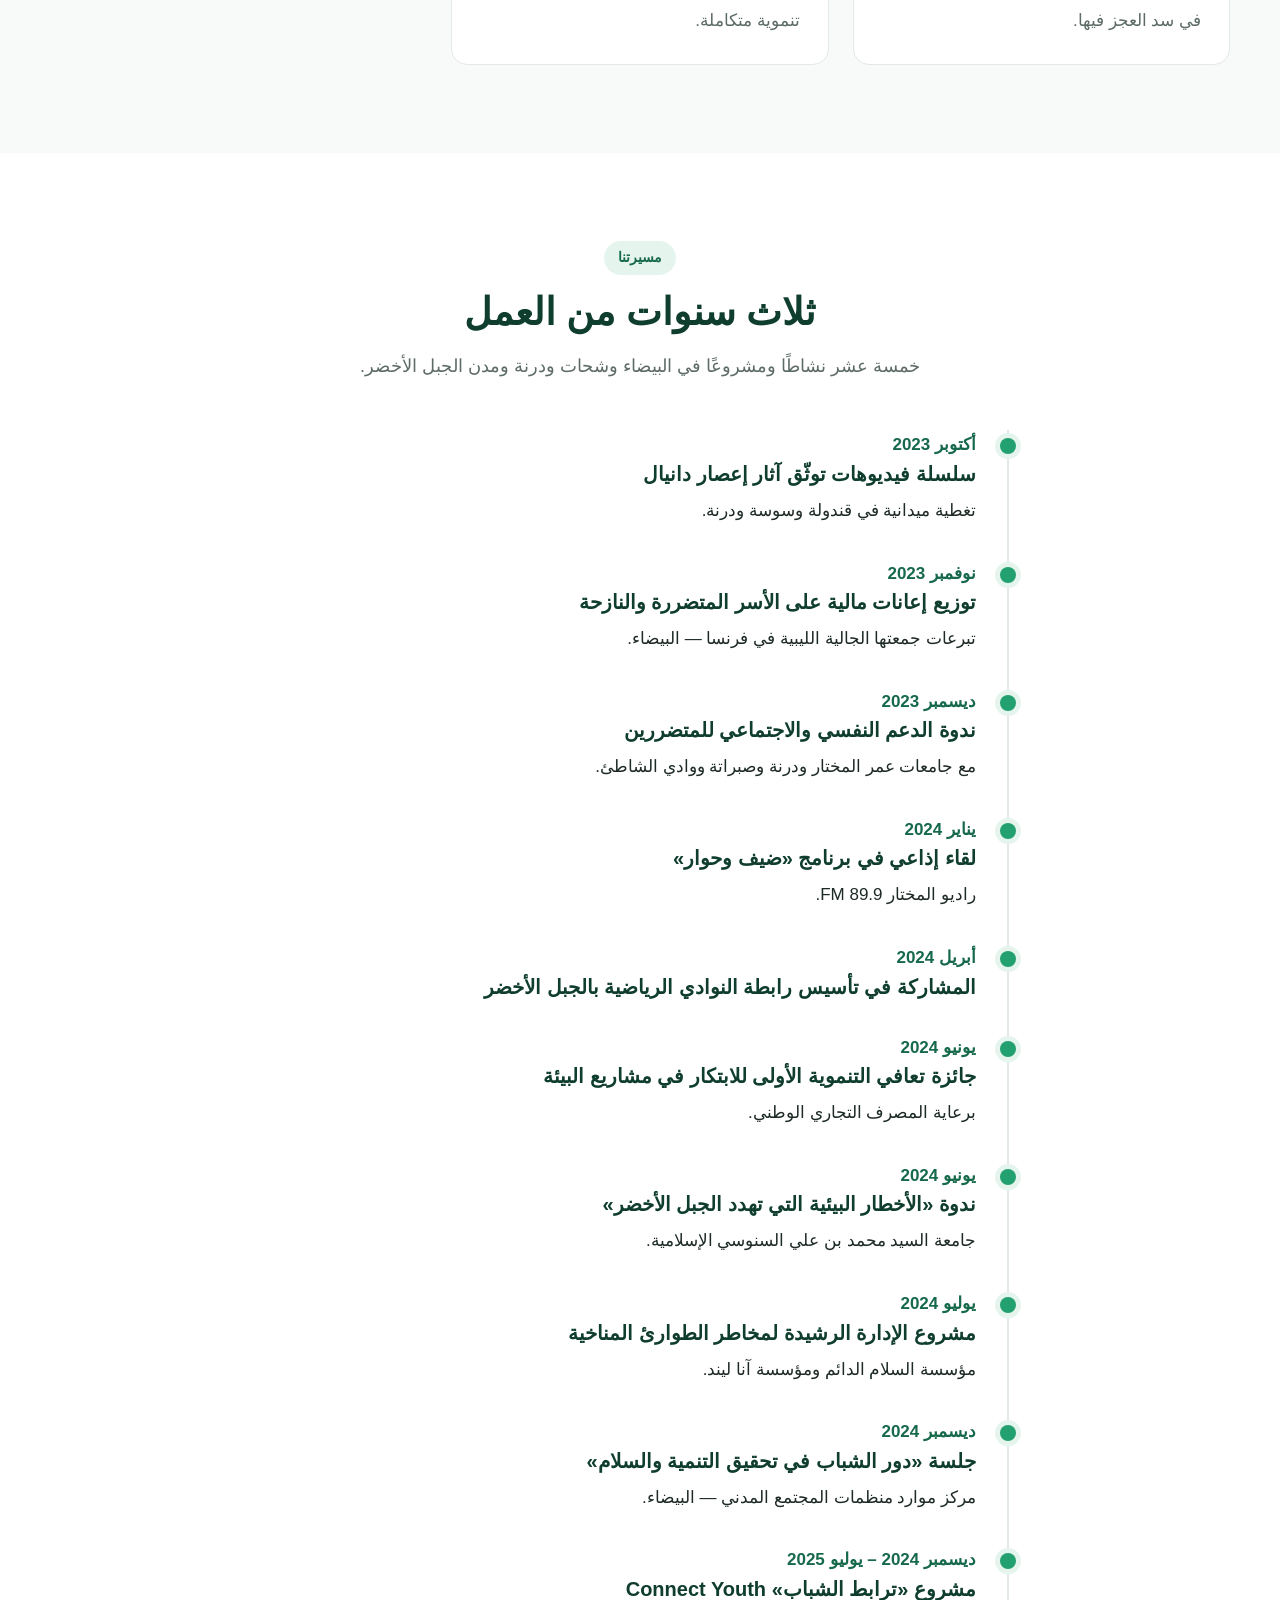
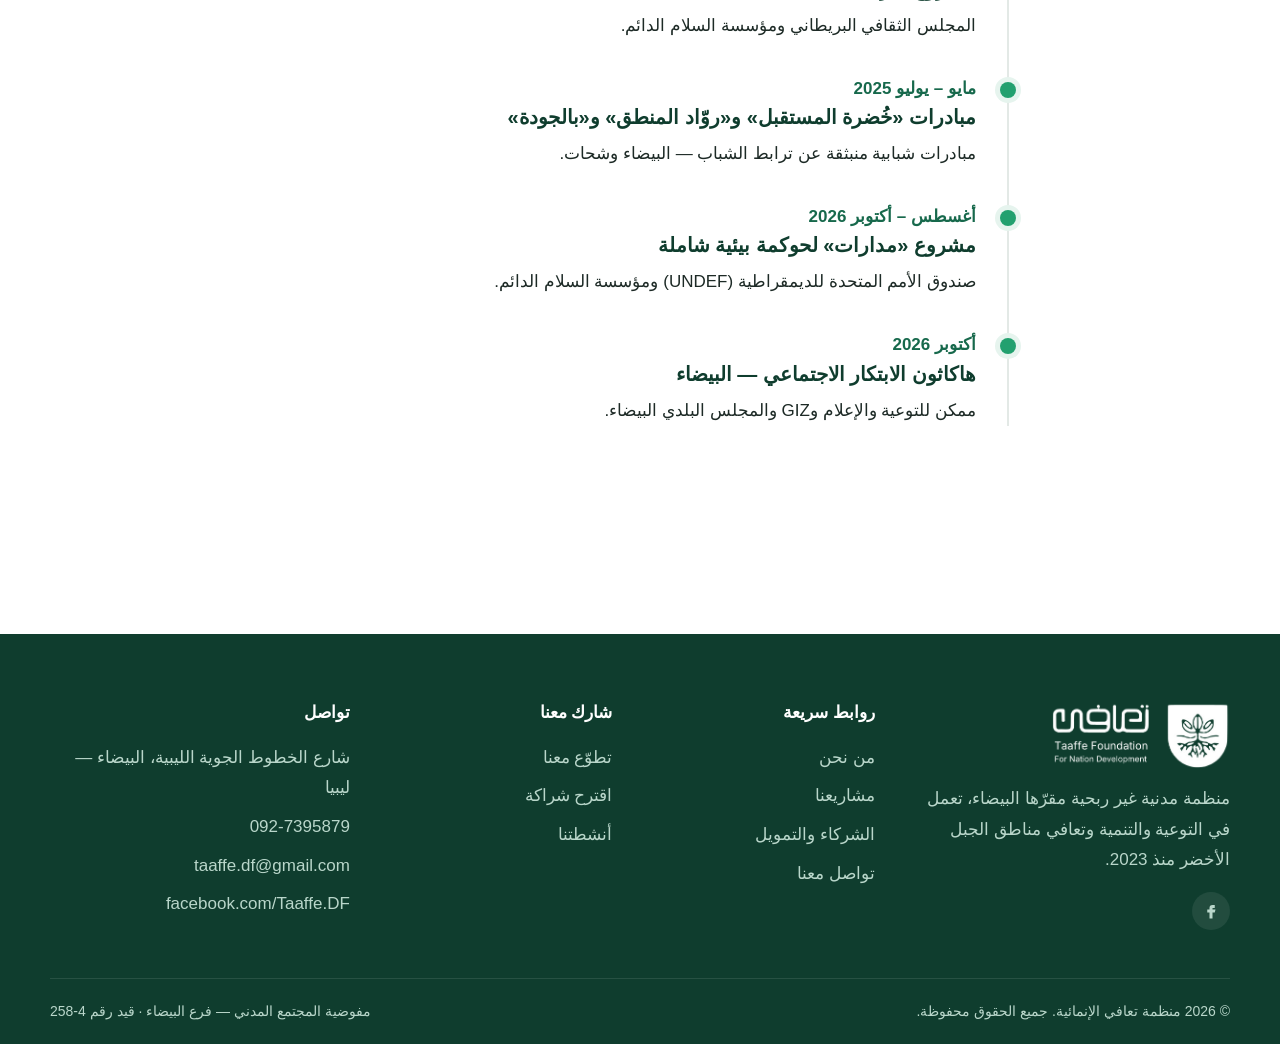
==== commit 27f57bd9: "Add files via upload" ====
--- a/about.html
+++ b/about.html
@@ -26,7 +26,7 @@
     <div class="container split">
       <div class="reveal">
         <span class="eyebrow">قصتنا</span>
-        <h2>وُلدنا من رحم الكارثة</h2>
+        <h2>وُلدت تعافي من رحم الكارثة</h2>
         <p class="lead">بعد أيام من إعصار دانيال الذي ضرب شرق ليبيا، اجتمع شباب ومهنيون من البيضاء لتوحيد الجهود المدنية في المناطق المتضررة. منذ ذلك الحين تعمل تعافي في التوعية والتنمية في الجبل الأخضر، وتجمع الجامعات والبلديات والشباب والجهات المانحة حول حلول عملية لتعافي المناطق المتضررة وتنميتها.</p>
         <p class="lead" style="margin-top:12px">بدأنا بتوثيق آثار الإعصار ميدانيًا وتوزيع الإعانات على الأسر المتضررة، ووصلنا اليوم إلى تنفيذ مشاريع بتمويل دولي في الحوكمة البيئية وتمكين الشباب.</p>
       </div>
